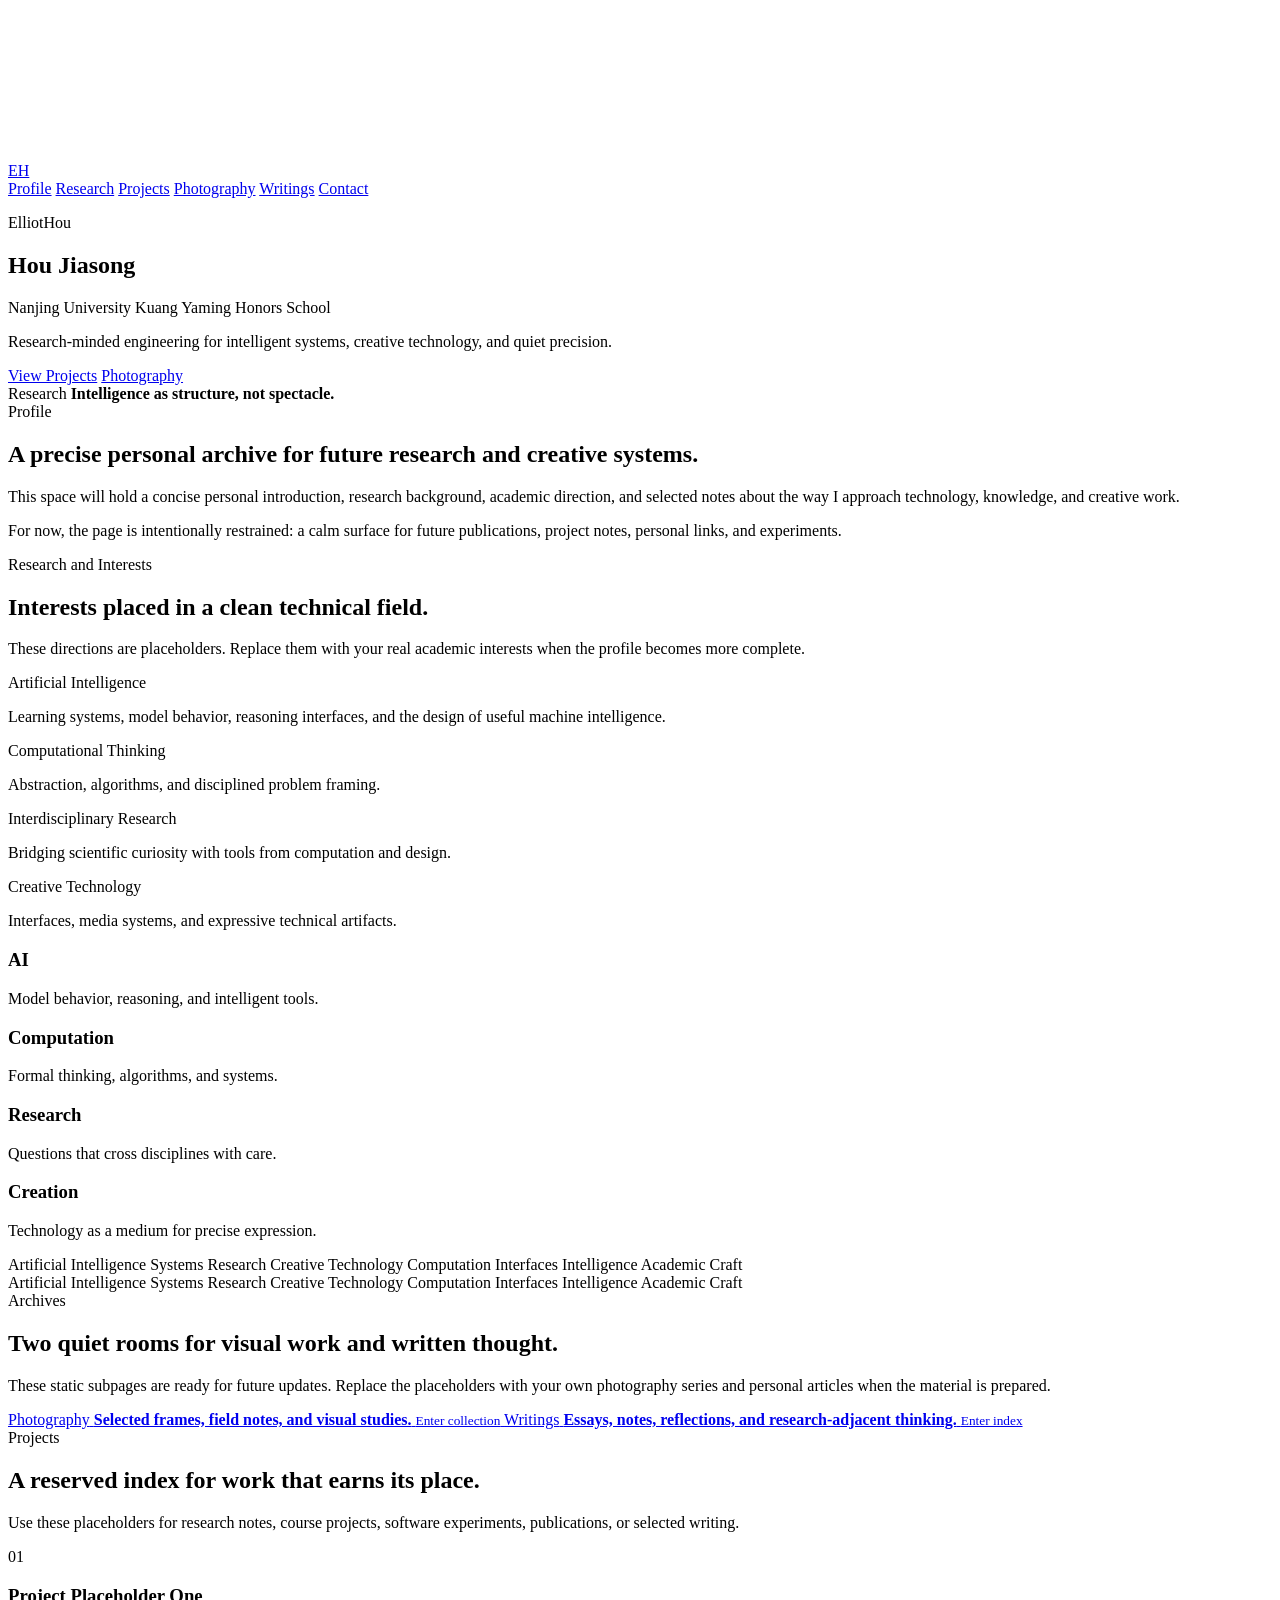
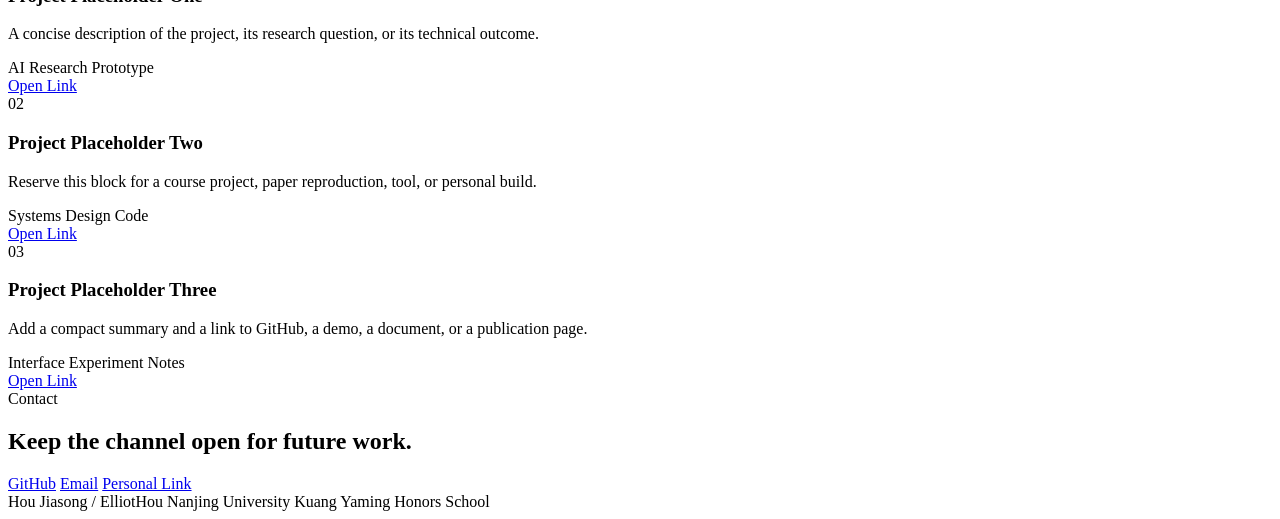
==== index.html @ 9f8b30d4 "Add files via upload" ====
<!doctype html>
<html lang="en">
  <head>
    <meta charset="utf-8">
    <meta name="viewport" content="width=device-width, initial-scale=1">
    <meta name="description" content="Hou Jiasong / ElliotHou personal homepage.">
    <title>Hou Jiasong / ElliotHou</title>

    <link rel="stylesheet" href="assets/css/style.css">
  </head>
  <body>
    <canvas id="field-canvas" aria-hidden="true"></canvas>

    <div class="page-shell">
      <nav class="site-nav" aria-label="Primary navigation">
        <a class="nav-mark" href="#top" aria-label="Hou Jiasong home">
          <span>EH</span>
        </a>
        <div class="nav-links">
          <a href="#profile">Profile</a>
          <a href="#research">Research</a>
          <a href="#projects">Projects</a>
          <a href="photography/index.html">Photography</a>
          <a href="writings/index.html">Writings</a>
          <a href="#contact">Contact</a>
        </div>
      </nav>

      <main id="top" class="site-main">
        <section class="hero-section" aria-labelledby="hero-title">
          <div class="hero-copy">
            <!-- Edit personal information here. -->
            <p class="eyebrow">ElliotHou</p>
            <h1 id="hero-title">Hou Jiasong</h1>
            <p class="hero-school">Nanjing University Kuang Yaming Honors School</p>
            <p class="hero-line">Research-minded engineering for intelligent systems, creative technology, and quiet precision.</p>
            <div class="hero-actions" aria-label="Primary actions">
              <a class="button button-primary" href="#projects">View Projects</a>
              <a class="button button-secondary" href="photography/index.html">Photography</a>
            </div>
          </div>

          <div class="hero-media" aria-hidden="true">
            <div class="media-frame">
              <div class="media-visual"></div>
            </div>
            <div class="signal-panel">
              <span>Research</span>
              <strong>Intelligence as structure, not spectacle.</strong>
            </div>
          </div>
        </section>

        <section id="profile" class="section profile-section" aria-labelledby="profile-title">
          <div class="section-kicker">Profile</div>
          <div class="profile-grid">
            <h2 id="profile-title">
              A precise personal archive for future research
              <span class="inline-image" aria-hidden="true"></span>
              and creative systems.
            </h2>
            <div class="profile-copy">
              <!-- Replace this placeholder with your personal introduction later. -->
              <p class="reveal-text">This space will hold a concise personal introduction, research background, academic direction, and selected notes about the way I approach technology, knowledge, and creative work.</p>
              <p>For now, the page is intentionally restrained: a calm surface for future publications, project notes, personal links, and experiments.</p>
            </div>
          </div>
        </section>

        <section id="research" class="section research-section" aria-labelledby="research-title">
          <div class="section-kicker">Research and Interests</div>
          <div class="research-header">
            <h2 id="research-title">Interests placed in a clean technical field.</h2>
            <p>These directions are placeholders. Replace them with your real academic interests when the profile becomes more complete.</p>
          </div>

          <div class="interest-bento" aria-label="Current interest placeholders">
            <!-- Edit research interest placeholders here. -->
            <article class="interest-card interest-large">
              <span>Artificial Intelligence</span>
              <p>Learning systems, model behavior, reasoning interfaces, and the design of useful machine intelligence.</p>
            </article>
            <article class="interest-card">
              <span>Computational Thinking</span>
              <p>Abstraction, algorithms, and disciplined problem framing.</p>
            </article>
            <article class="interest-card image-card">
              <div class="image-visual"></div>
            </article>
            <article class="interest-card">
              <span>Interdisciplinary Research</span>
              <p>Bridging scientific curiosity with tools from computation and design.</p>
            </article>
            <article class="interest-card">
              <span>Creative Technology</span>
              <p>Interfaces, media systems, and expressive technical artifacts.</p>
            </article>
          </div>

          <div class="accordion-strip" aria-label="Expandable interest details">
            <article style="--panel-accent: rgba(83, 154, 255, 0.24)">
              <h3>AI</h3>
              <p>Model behavior, reasoning, and intelligent tools.</p>
            </article>
            <article style="--panel-accent: rgba(195, 219, 255, 0.18)">
              <h3>Computation</h3>
              <p>Formal thinking, algorithms, and systems.</p>
            </article>
            <article style="--panel-accent: rgba(123, 240, 255, 0.18)">
              <h3>Research</h3>
              <p>Questions that cross disciplines with care.</p>
            </article>
            <article style="--panel-accent: rgba(70, 102, 180, 0.28)">
              <h3>Creation</h3>
              <p>Technology as a medium for precise expression.</p>
            </article>
          </div>
        </section>

        <section class="marquee-section" aria-label="Academic and creative keywords">
          <div class="marquee-track">
            <span>Artificial Intelligence</span>
            <span>Systems</span>
            <span>Research</span>
            <span>Creative Technology</span>
            <span>Computation</span>
            <span>Interfaces</span>
            <span>Intelligence</span>
            <span>Academic Craft</span>
          </div>
          <div class="marquee-track" aria-hidden="true">
            <span>Artificial Intelligence</span>
            <span>Systems</span>
            <span>Research</span>
            <span>Creative Technology</span>
            <span>Computation</span>
            <span>Interfaces</span>
            <span>Intelligence</span>
            <span>Academic Craft</span>
          </div>
        </section>

        <section id="archives" class="section archive-section" aria-labelledby="archive-title">
          <div class="section-kicker">Archives</div>
          <div class="archive-header">
            <h2 id="archive-title">Two quiet rooms for visual work and written thought.</h2>
            <p>These static subpages are ready for future updates. Replace the placeholders with your own photography series and personal articles when the material is prepared.</p>
          </div>

          <div class="archive-grid">
            <a class="archive-tile photography-tile" href="photography/index.html">
              <span class="archive-type">Photography</span>
              <strong>Selected frames, field notes, and visual studies.</strong>
              <small>Enter collection</small>
            </a>
            <a class="archive-tile writing-tile" href="writings/index.html">
              <span class="archive-type">Writings</span>
              <strong>Essays, notes, reflections, and research-adjacent thinking.</strong>
              <small>Enter index</small>
            </a>
          </div>
        </section>

        <section id="projects" class="section projects-section" aria-labelledby="projects-title">
          <div class="pinned-layout">
            <div class="pin-copy">
              <div class="section-kicker">Projects</div>
              <h2 id="projects-title">A reserved index for work that earns its place.</h2>
              <p>Use these placeholders for research notes, course projects, software experiments, publications, or selected writing.</p>
            </div>

            <div class="project-stack">
              <!-- Edit project cards, descriptions, tags, and links here. -->
              <article class="project-card" style="--project-accent: rgba(83, 154, 255, 0.28)">
                <div class="project-image" aria-hidden="true"></div>
                <div class="project-content">
                  <span class="project-index">01</span>
                  <h3>Project Placeholder One</h3>
                  <p>A concise description of the project, its research question, or its technical outcome.</p>
                  <div class="tag-row">
                    <span>AI</span>
                    <span>Research</span>
                    <span>Prototype</span>
                  </div>
                  <a href="#" aria-label="Open Project Placeholder One">Open Link</a>
                </div>
              </article>

              <article class="project-card" style="--project-accent: rgba(195, 219, 255, 0.18)">
                <div class="project-image" aria-hidden="true"></div>
                <div class="project-content">
                  <span class="project-index">02</span>
                  <h3>Project Placeholder Two</h3>
                  <p>Reserve this block for a course project, paper reproduction, tool, or personal build.</p>
                  <div class="tag-row">
                    <span>Systems</span>
                    <span>Design</span>
                    <span>Code</span>
                  </div>
                  <a href="#" aria-label="Open Project Placeholder Two">Open Link</a>
                </div>
              </article>

              <article class="project-card" style="--project-accent: rgba(123, 240, 255, 0.18)">
                <div class="project-image" aria-hidden="true"></div>
                <div class="project-content">
                  <span class="project-index">03</span>
                  <h3>Project Placeholder Three</h3>
                  <p>Add a compact summary and a link to GitHub, a demo, a document, or a publication page.</p>
                  <div class="tag-row">
                    <span>Interface</span>
                    <span>Experiment</span>
                    <span>Notes</span>
                  </div>
                  <a href="#" aria-label="Open Project Placeholder Three">Open Link</a>
                </div>
              </article>
            </div>
          </div>
        </section>

        <section id="contact" class="section contact-section" aria-labelledby="contact-title">
          <div class="contact-panel">
            <div>
              <div class="section-kicker">Contact</div>
              <h2 id="contact-title">Keep the channel open for future work.</h2>
            </div>
            <div class="contact-links">
              <!-- Replace these placeholder links later. -->
              <a href="#" target="_blank" rel="noreferrer">GitHub</a>
              <a href="mailto:your.email@example.com">Email</a>
              <a href="#" target="_blank" rel="noreferrer">Personal Link</a>
            </div>
          </div>
        </section>
      </main>

      <footer class="site-footer">
        <span>Hou Jiasong / ElliotHou</span>
        <span>Nanjing University Kuang Yaming Honors School</span>
      </footer>
    </div>

    <script src="assets/js/script.js"></script>
  </body>
</html>
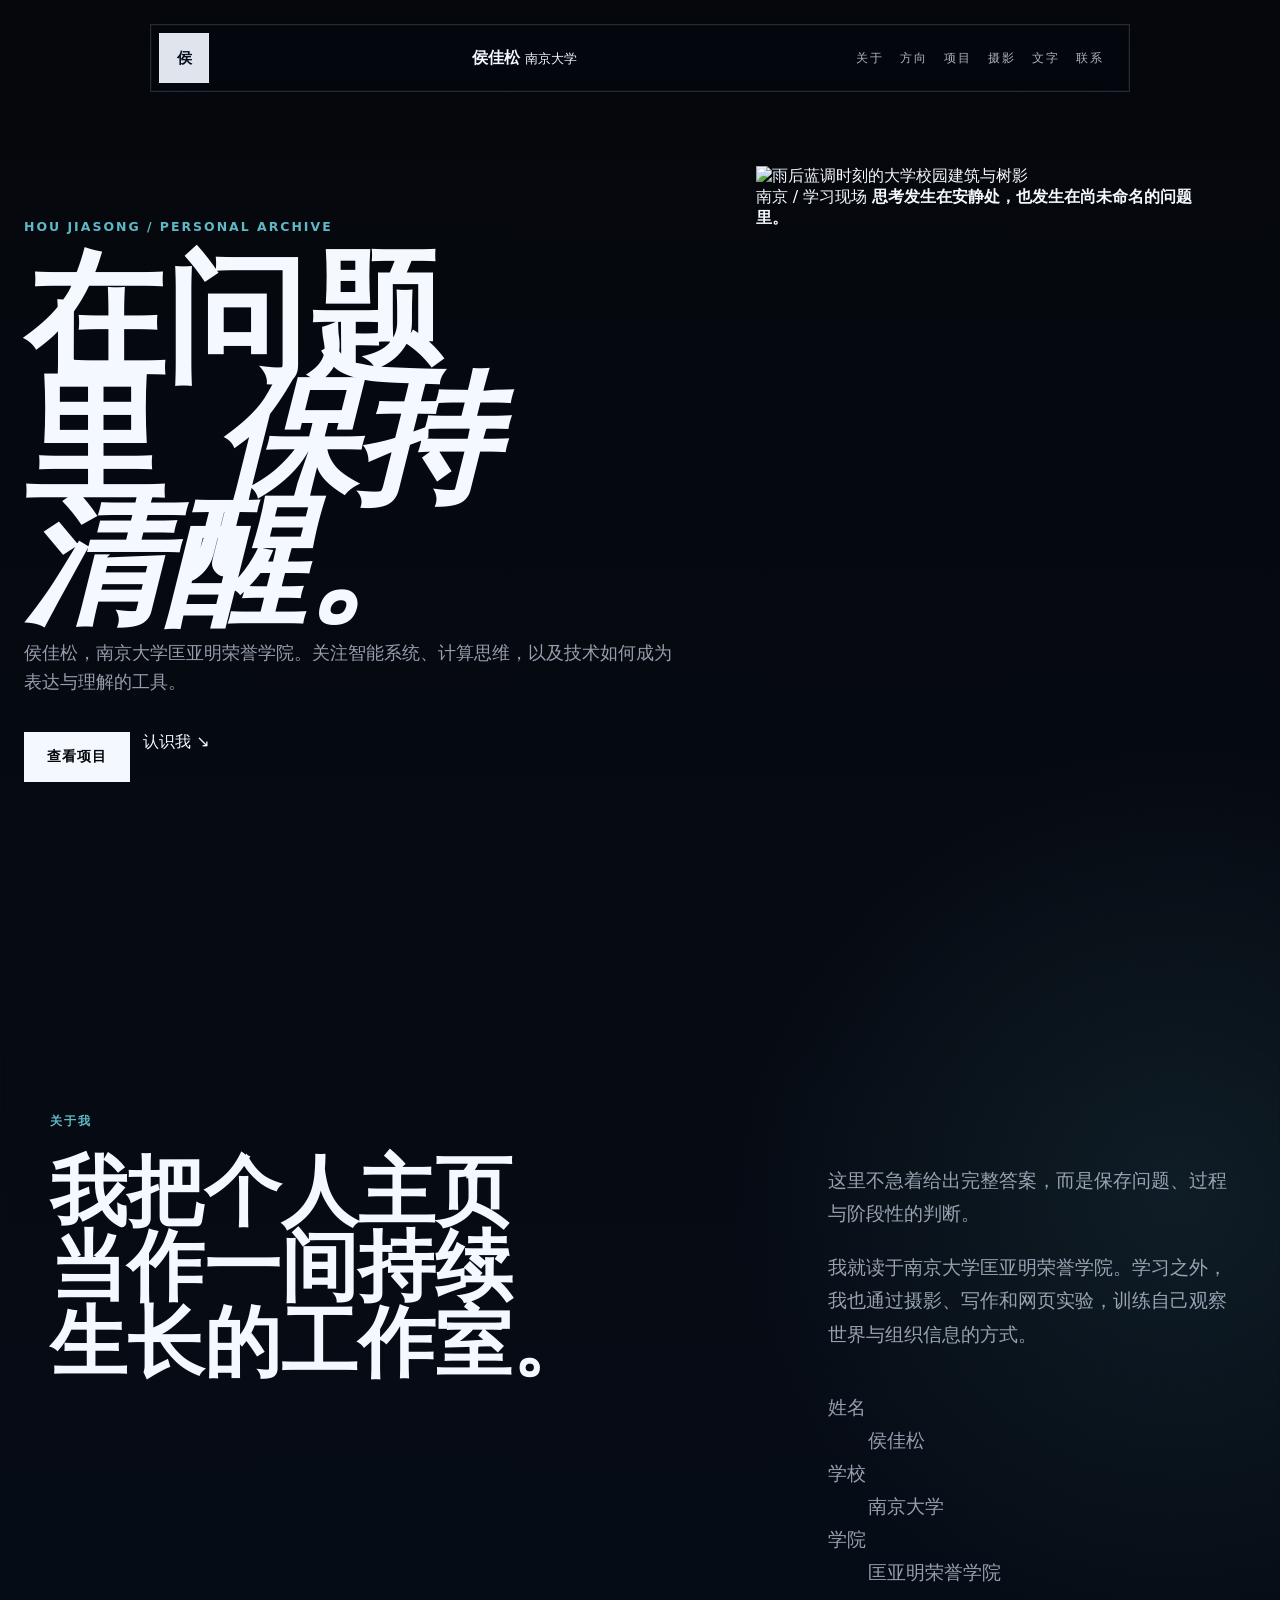
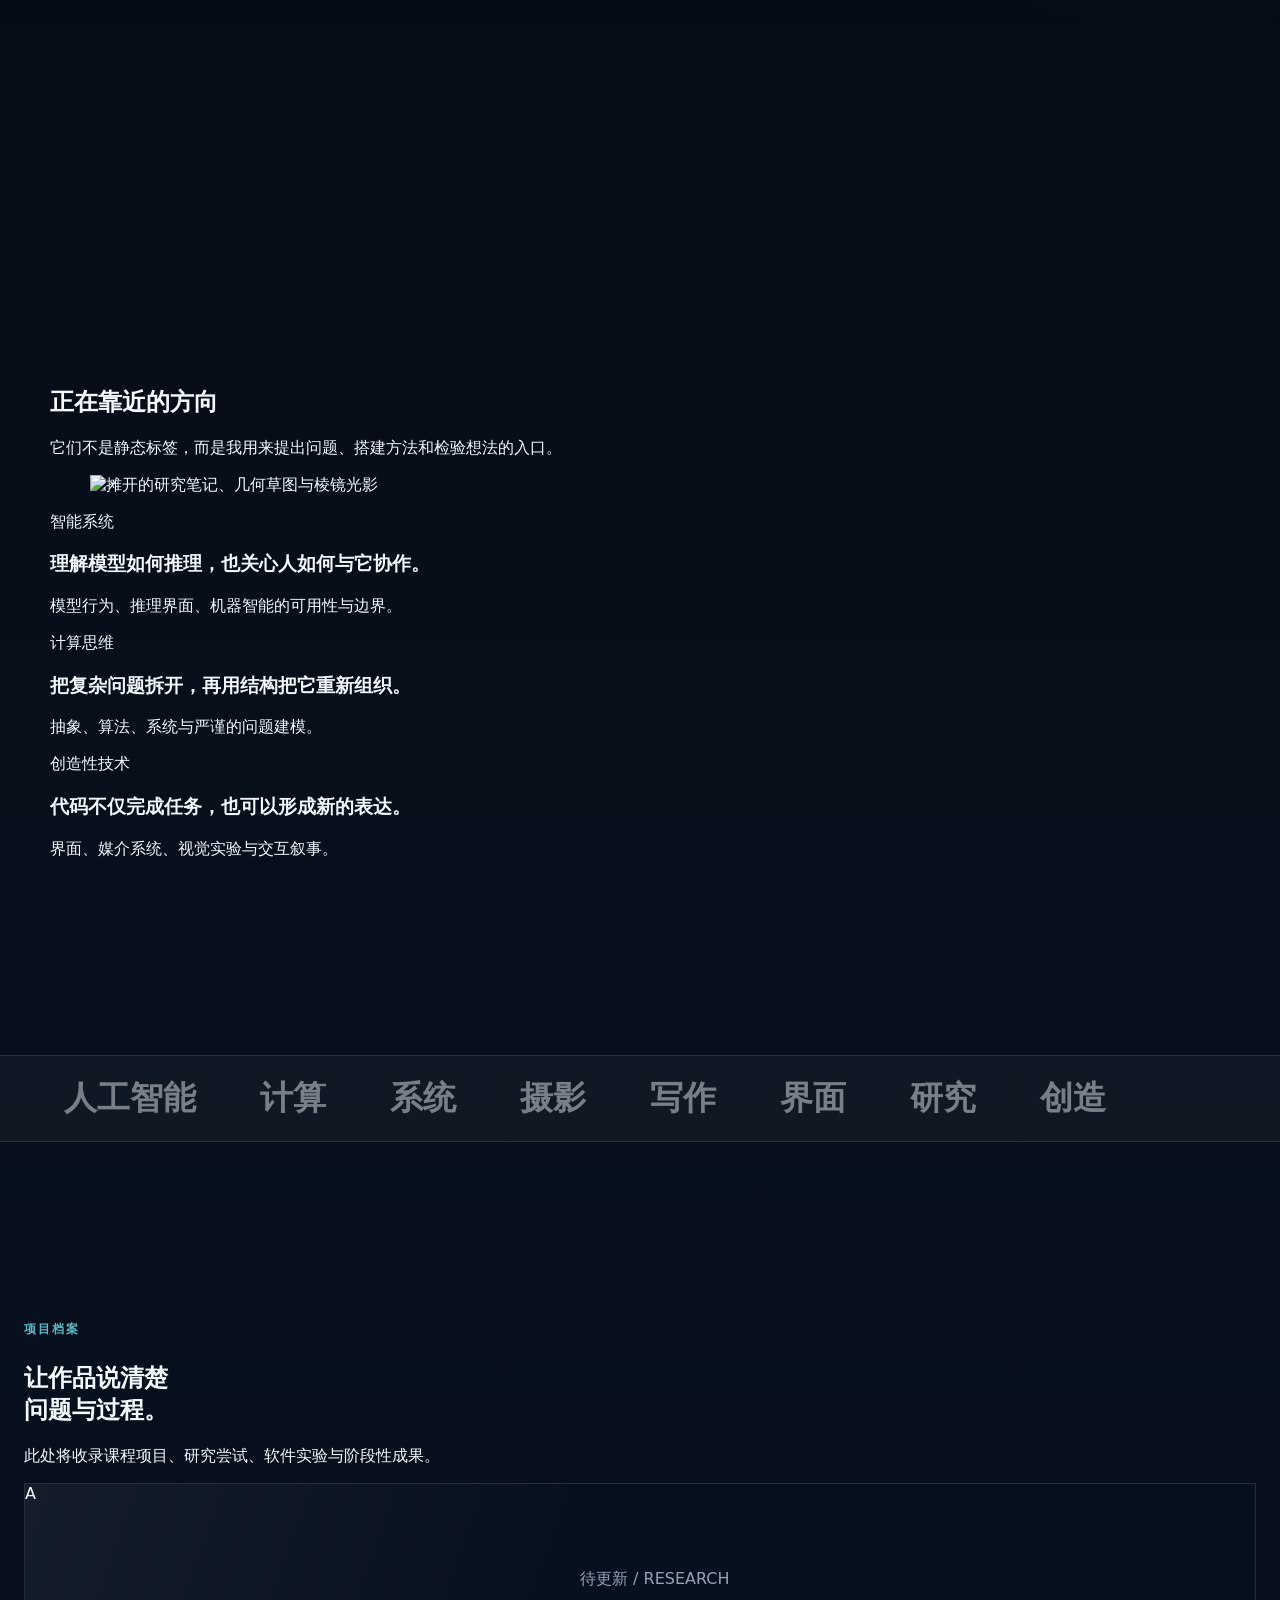
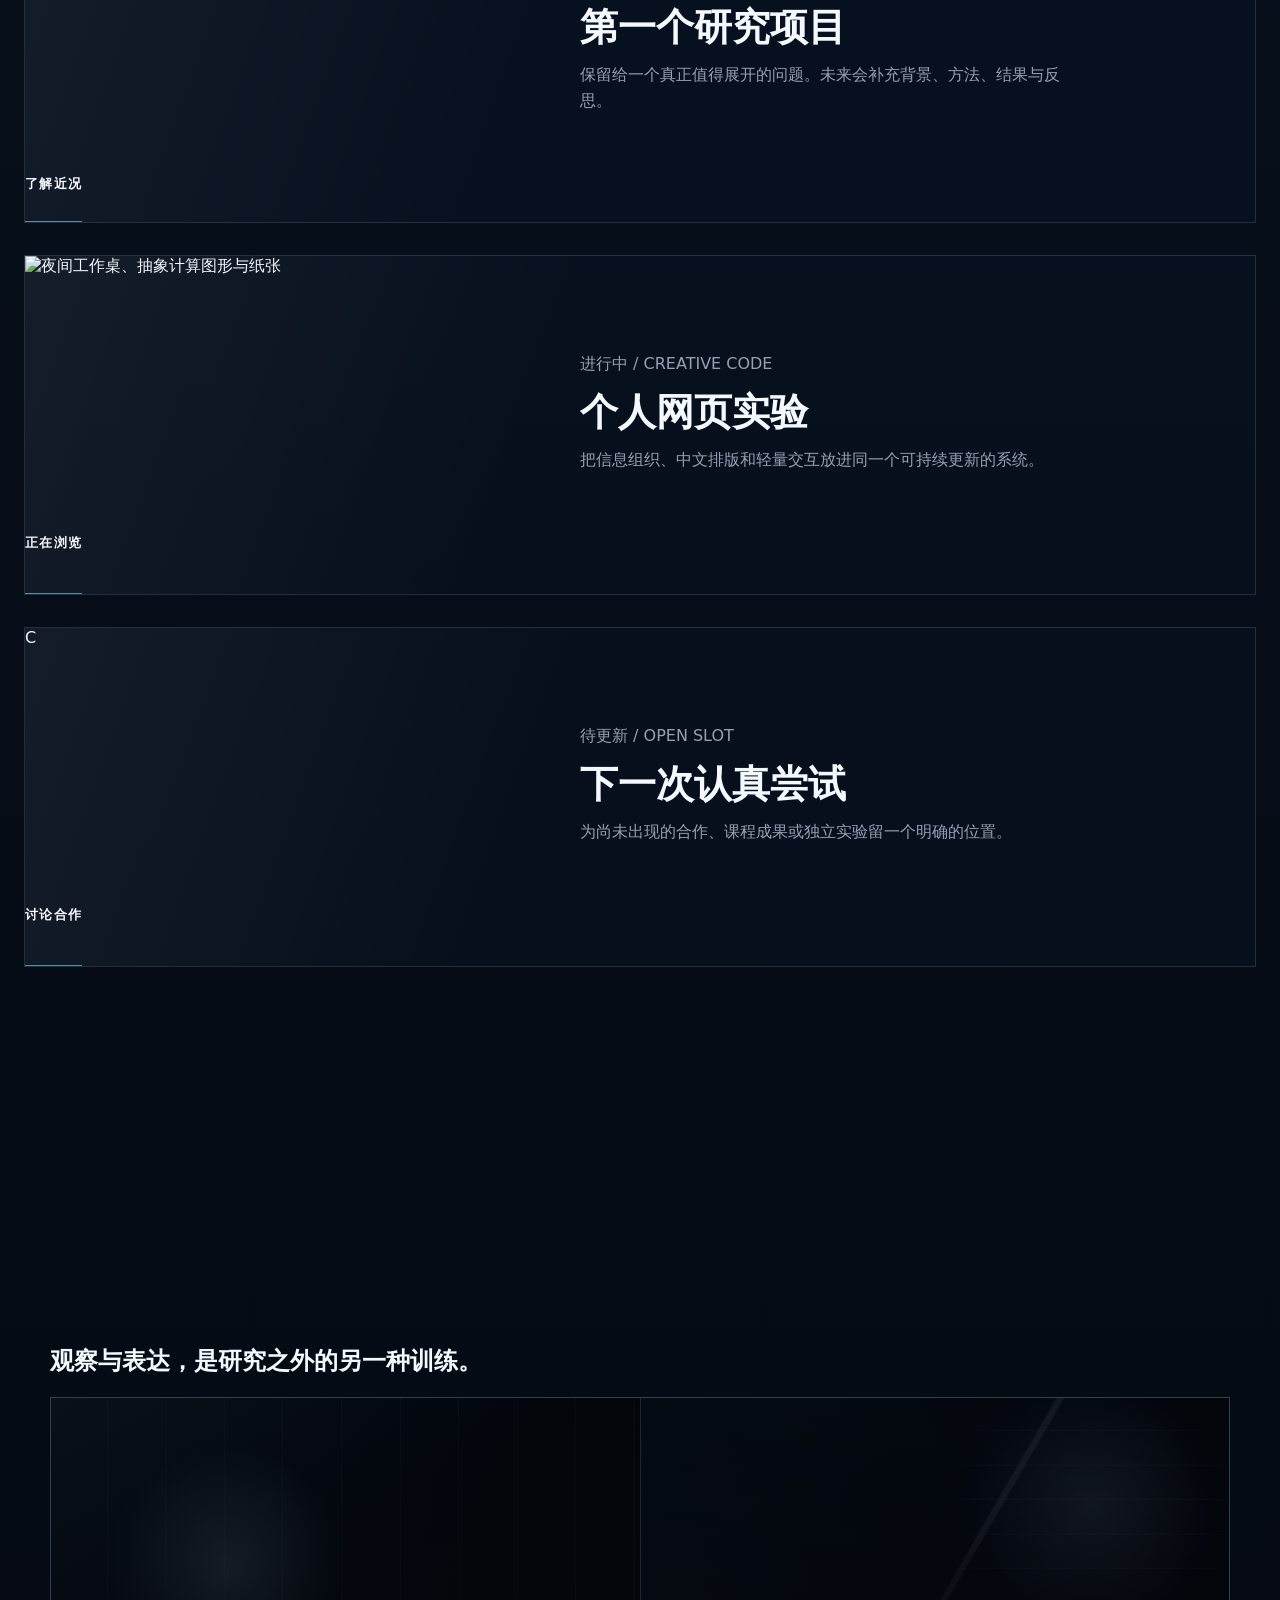
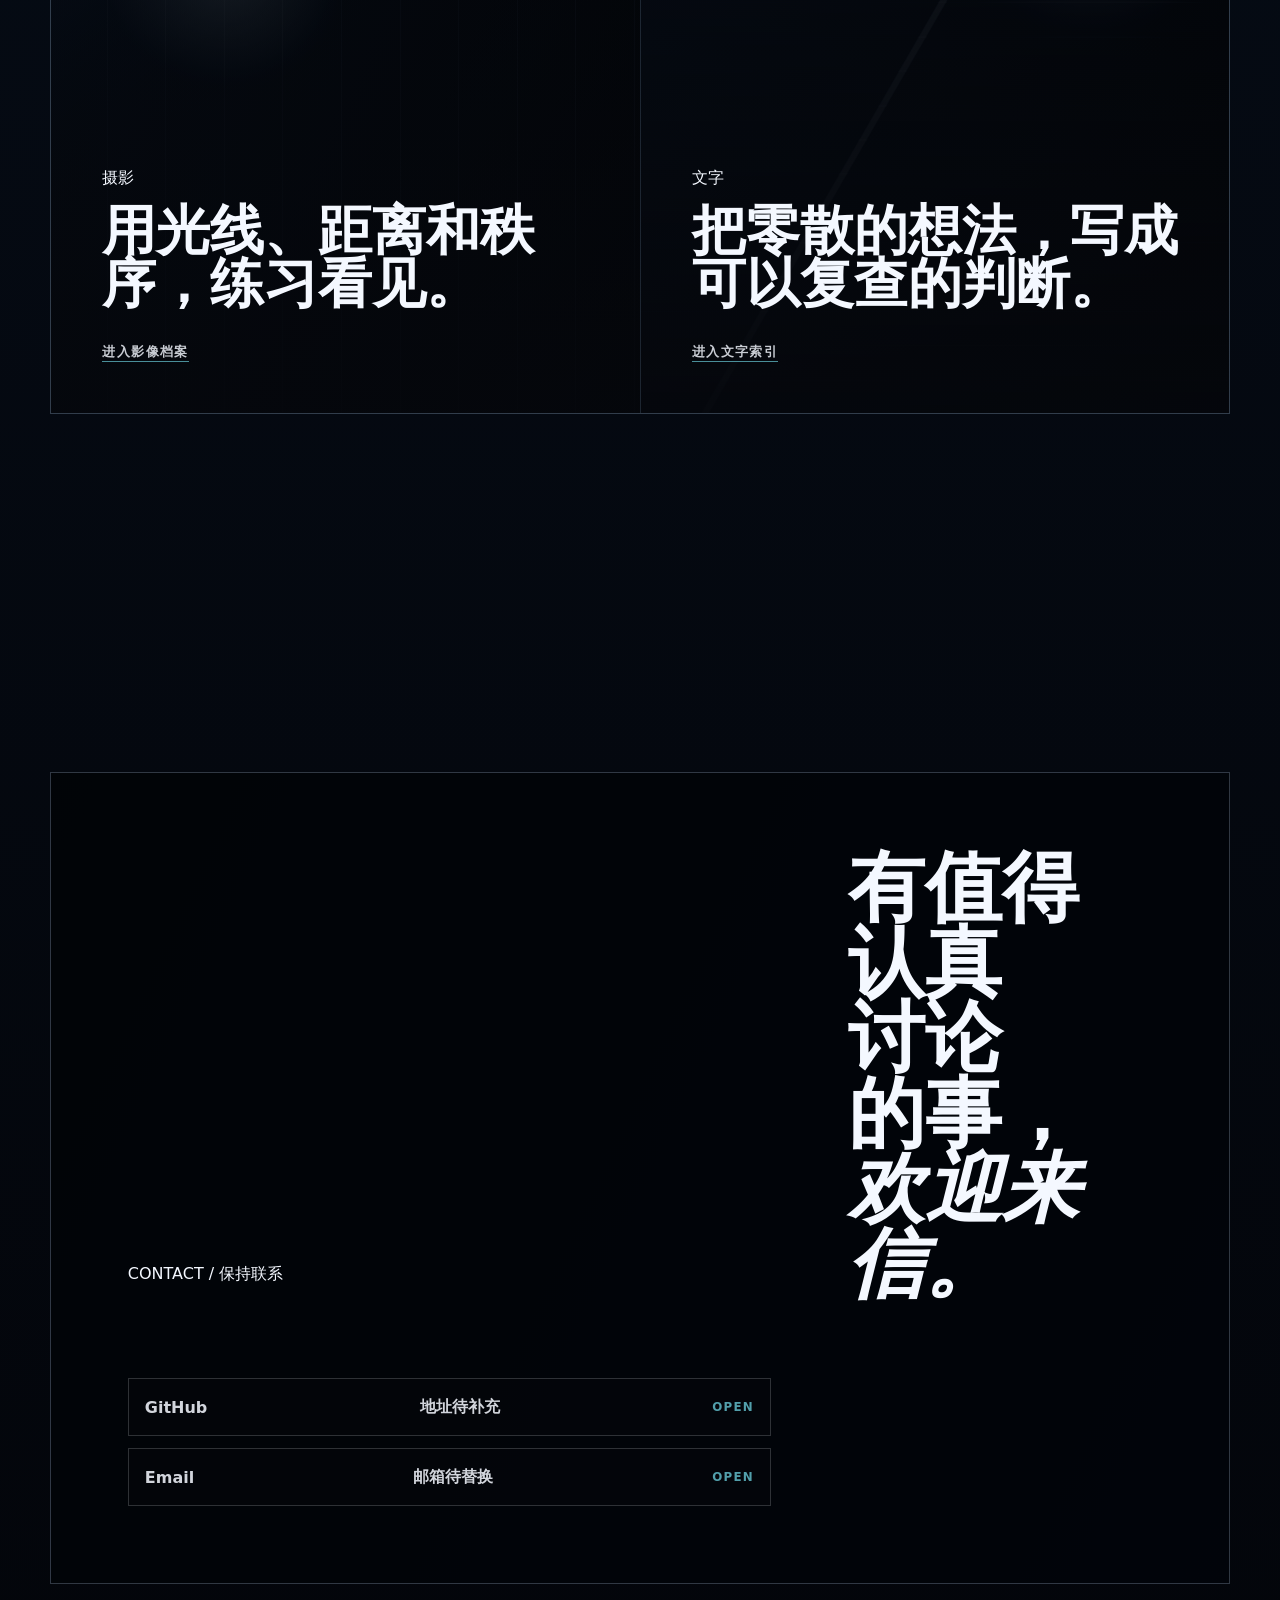
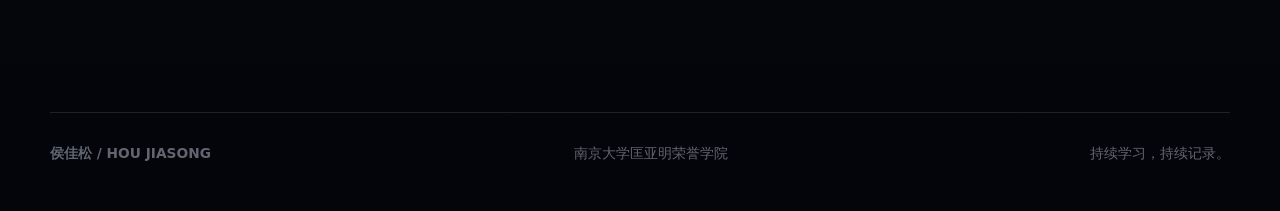
==== commit b3d78913: "change test" ====
--- a/index.html
+++ b/index.html
@@ -1,243 +1,184 @@
 <!doctype html>
-<html lang="en">
+<html lang="zh-CN">
   <head>
     <meta charset="utf-8">
     <meta name="viewport" content="width=device-width, initial-scale=1">
-    <meta name="description" content="Hou Jiasong / ElliotHou personal homepage.">
-    <title>Hou Jiasong / ElliotHou</title>
-
+    <meta name="description" content="侯佳松，南京大学匡亚明荣誉学院学生。记录研究、项目、摄影与写作。">
+    <meta name="theme-color" content="#080b11">
+    <title>侯佳松 | 研究、创造与观察</title>
     <link rel="stylesheet" href="assets/css/style.css">
   </head>
   <body>
     <canvas id="field-canvas" aria-hidden="true"></canvas>
 
     <div class="page-shell">
-      <nav class="site-nav" aria-label="Primary navigation">
-        <a class="nav-mark" href="#top" aria-label="Hou Jiasong home">
-          <span>EH</span>
+      <nav class="site-nav" aria-label="主导航">
+        <a class="nav-mark" href="#top" aria-label="回到侯佳松主页顶部">
+          <span>侯</span>
         </a>
+        <div class="nav-identity">
+          <strong>侯佳松</strong>
+          <small>南京大学</small>
+        </div>
         <div class="nav-links">
-          <a href="#profile">Profile</a>
-          <a href="#research">Research</a>
-          <a href="#projects">Projects</a>
-          <a href="photography/index.html">Photography</a>
-          <a href="writings/index.html">Writings</a>
-          <a href="#contact">Contact</a>
+          <a href="#profile">关于</a>
+          <a href="#research">方向</a>
+          <a href="#projects">项目</a>
+          <a href="photography/index.html">摄影</a>
+          <a href="writings/index.html">文字</a>
+          <a href="#contact">联系</a>
         </div>
       </nav>
 
       <main id="top" class="site-main">
         <section class="hero-section" aria-labelledby="hero-title">
-          <div class="hero-copy">
-            <!-- Edit personal information here. -->
-            <p class="eyebrow">ElliotHou</p>
-            <h1 id="hero-title">Hou Jiasong</h1>
-            <p class="hero-school">Nanjing University Kuang Yaming Honors School</p>
-            <p class="hero-line">Research-minded engineering for intelligent systems, creative technology, and quiet precision.</p>
-            <div class="hero-actions" aria-label="Primary actions">
-              <a class="button button-primary" href="#projects">View Projects</a>
-              <a class="button button-secondary" href="photography/index.html">Photography</a>
+          <div class="hero-copy reveal-group">
+            <p class="eyebrow">HOU JIASONG / PERSONAL ARCHIVE</p>
+            <h1 id="hero-title">
+              <span>在问题里</span>
+              <em>保持清醒。</em>
+            </h1>
+            <p class="hero-line">侯佳松，南京大学匡亚明荣誉学院。关注智能系统、计算思维，以及技术如何成为表达与理解的工具。</p>
+            <div class="hero-actions" aria-label="主要入口">
+              <a class="button button-primary" href="#projects">查看项目</a>
+              <a class="text-link" href="#profile">认识我 <span aria-hidden="true">↘</span></a>
             </div>
           </div>
 
-          <div class="hero-media" aria-hidden="true">
-            <div class="media-frame">
-              <div class="media-visual"></div>
-            </div>
-            <div class="signal-panel">
-              <span>Research</span>
-              <strong>Intelligence as structure, not spectacle.</strong>
-            </div>
-          </div>
+          <figure class="hero-media reveal-media">
+            <img src="assets/images/campus-blue-hour.png" alt="雨后蓝调时刻的大学校园建筑与树影">
+            <figcaption>
+              <span>南京 / 学习现场</span>
+              <strong>思考发生在安静处，也发生在尚未命名的问题里。</strong>
+            </figcaption>
+          </figure>
         </section>
 
         <section id="profile" class="section profile-section" aria-labelledby="profile-title">
-          <div class="section-kicker">Profile</div>
+          <div class="section-kicker">关于我</div>
           <div class="profile-grid">
-            <h2 id="profile-title">
-              A precise personal archive for future research
-              <span class="inline-image" aria-hidden="true"></span>
-              and creative systems.
-            </h2>
+            <h2 id="profile-title">我把个人主页当作一间持续生长的<span>工作室</span>。</h2>
             <div class="profile-copy">
-              <!-- Replace this placeholder with your personal introduction later. -->
-              <p class="reveal-text">This space will hold a concise personal introduction, research background, academic direction, and selected notes about the way I approach technology, knowledge, and creative work.</p>
-              <p>For now, the page is intentionally restrained: a calm surface for future publications, project notes, personal links, and experiments.</p>
+              <p class="lead">这里不急着给出完整答案，而是保存问题、过程与阶段性的判断。</p>
+              <p>我就读于南京大学匡亚明荣誉学院。学习之外，我也通过摄影、写作和网页实验，训练自己观察世界与组织信息的方式。</p>
+              <dl class="profile-facts">
+                <div><dt>姓名</dt><dd>侯佳松</dd></div>
+                <div><dt>学校</dt><dd>南京大学</dd></div>
+                <div><dt>学院</dt><dd>匡亚明荣誉学院</dd></div>
+              </dl>
             </div>
           </div>
         </section>
 
         <section id="research" class="section research-section" aria-labelledby="research-title">
-          <div class="section-kicker">Research and Interests</div>
-          <div class="research-header">
-            <h2 id="research-title">Interests placed in a clean technical field.</h2>
-            <p>These directions are placeholders. Replace them with your real academic interests when the profile becomes more complete.</p>
+          <div class="research-intro">
+            <h2 id="research-title">正在靠近的方向</h2>
+            <p>它们不是静态标签，而是我用来提出问题、搭建方法和检验想法的入口。</p>
           </div>
 
-          <div class="interest-bento" aria-label="Current interest placeholders">
-            <!-- Edit research interest placeholders here. -->
-            <article class="interest-card interest-large">
-              <span>Artificial Intelligence</span>
-              <p>Learning systems, model behavior, reasoning interfaces, and the design of useful machine intelligence.</p>
-            </article>
-            <article class="interest-card">
-              <span>Computational Thinking</span>
-              <p>Abstraction, algorithms, and disciplined problem framing.</p>
-            </article>
-            <article class="interest-card image-card">
-              <div class="image-visual"></div>
-            </article>
-            <article class="interest-card">
-              <span>Interdisciplinary Research</span>
-              <p>Bridging scientific curiosity with tools from computation and design.</p>
-            </article>
-            <article class="interest-card">
-              <span>Creative Technology</span>
-              <p>Interfaces, media systems, and expressive technical artifacts.</p>
-            </article>
-          </div>
-
-          <div class="accordion-strip" aria-label="Expandable interest details">
-            <article style="--panel-accent: rgba(83, 154, 255, 0.24)">
-              <h3>AI</h3>
-              <p>Model behavior, reasoning, and intelligent tools.</p>
-            </article>
-            <article style="--panel-accent: rgba(195, 219, 255, 0.18)">
-              <h3>Computation</h3>
-              <p>Formal thinking, algorithms, and systems.</p>
-            </article>
-            <article style="--panel-accent: rgba(123, 240, 255, 0.18)">
-              <h3>Research</h3>
-              <p>Questions that cross disciplines with care.</p>
-            </article>
-            <article style="--panel-accent: rgba(70, 102, 180, 0.28)">
-              <h3>Creation</h3>
-              <p>Technology as a medium for precise expression.</p>
-            </article>
-          </div>
-        </section>
-
-        <section class="marquee-section" aria-label="Academic and creative keywords">
-          <div class="marquee-track">
-            <span>Artificial Intelligence</span>
-            <span>Systems</span>
-            <span>Research</span>
-            <span>Creative Technology</span>
-            <span>Computation</span>
-            <span>Interfaces</span>
-            <span>Intelligence</span>
-            <span>Academic Craft</span>
-          </div>
-          <div class="marquee-track" aria-hidden="true">
-            <span>Artificial Intelligence</span>
-            <span>Systems</span>
-            <span>Research</span>
-            <span>Creative Technology</span>
-            <span>Computation</span>
-            <span>Interfaces</span>
-            <span>Intelligence</span>
-            <span>Academic Craft</span>
-          </div>
-        </section>
-
-        <section id="archives" class="section archive-section" aria-labelledby="archive-title">
-          <div class="section-kicker">Archives</div>
-          <div class="archive-header">
-            <h2 id="archive-title">Two quiet rooms for visual work and written thought.</h2>
-            <p>These static subpages are ready for future updates. Replace the placeholders with your own photography series and personal articles when the material is prepared.</p>
-          </div>
-
-          <div class="archive-grid">
-            <a class="archive-tile photography-tile" href="photography/index.html">
-              <span class="archive-type">Photography</span>
-              <strong>Selected frames, field notes, and visual studies.</strong>
-              <small>Enter collection</small>
-            </a>
-            <a class="archive-tile writing-tile" href="writings/index.html">
-              <span class="archive-type">Writings</span>
-              <strong>Essays, notes, reflections, and research-adjacent thinking.</strong>
-              <small>Enter index</small>
-            </a>
-          </div>
-        </section>
-
-        <section id="projects" class="section projects-section" aria-labelledby="projects-title">
-          <div class="pinned-layout">
-            <div class="pin-copy">
-              <div class="section-kicker">Projects</div>
-              <h2 id="projects-title">A reserved index for work that earns its place.</h2>
-              <p>Use these placeholders for research notes, course projects, software experiments, publications, or selected writing.</p>
-            </div>
-
-            <div class="project-stack">
-              <!-- Edit project cards, descriptions, tags, and links here. -->
-              <article class="project-card" style="--project-accent: rgba(83, 154, 255, 0.28)">
-                <div class="project-image" aria-hidden="true"></div>
-                <div class="project-content">
-                  <span class="project-index">01</span>
-                  <h3>Project Placeholder One</h3>
-                  <p>A concise description of the project, its research question, or its technical outcome.</p>
-                  <div class="tag-row">
-                    <span>AI</span>
-                    <span>Research</span>
-                    <span>Prototype</span>
-                  </div>
-                  <a href="#" aria-label="Open Project Placeholder One">Open Link</a>
-                </div>
+          <div class="interest-layout">
+            <figure class="research-image">
+              <img src="assets/images/research-desk.png" alt="摊开的研究笔记、几何草图与棱镜光影">
+            </figure>
+            <div class="interest-list">
+              <article>
+                <span>智能系统</span>
+                <h3>理解模型如何推理，也关心人如何与它协作。</h3>
+                <p>模型行为、推理界面、机器智能的可用性与边界。</p>
               </article>
-
-              <article class="project-card" style="--project-accent: rgba(195, 219, 255, 0.18)">
-                <div class="project-image" aria-hidden="true"></div>
-                <div class="project-content">
-                  <span class="project-index">02</span>
-                  <h3>Project Placeholder Two</h3>
-                  <p>Reserve this block for a course project, paper reproduction, tool, or personal build.</p>
-                  <div class="tag-row">
-                    <span>Systems</span>
-                    <span>Design</span>
-                    <span>Code</span>
-                  </div>
-                  <a href="#" aria-label="Open Project Placeholder Two">Open Link</a>
-                </div>
+              <article>
+                <span>计算思维</span>
+                <h3>把复杂问题拆开，再用结构把它重新组织。</h3>
+                <p>抽象、算法、系统与严谨的问题建模。</p>
               </article>
-
-              <article class="project-card" style="--project-accent: rgba(123, 240, 255, 0.18)">
-                <div class="project-image" aria-hidden="true"></div>
-                <div class="project-content">
-                  <span class="project-index">03</span>
-                  <h3>Project Placeholder Three</h3>
-                  <p>Add a compact summary and a link to GitHub, a demo, a document, or a publication page.</p>
-                  <div class="tag-row">
-                    <span>Interface</span>
-                    <span>Experiment</span>
-                    <span>Notes</span>
-                  </div>
-                  <a href="#" aria-label="Open Project Placeholder Three">Open Link</a>
-                </div>
+              <article>
+                <span>创造性技术</span>
+                <h3>代码不仅完成任务，也可以形成新的表达。</h3>
+                <p>界面、媒介系统、视觉实验与交互叙事。</p>
               </article>
             </div>
           </div>
         </section>
 
+        <section class="marquee-section" aria-label="关注关键词">
+          <div class="marquee-track">
+            <span>人工智能</span><span>计算</span><span>系统</span><span>摄影</span><span>写作</span><span>界面</span><span>研究</span><span>创造</span>
+          </div>
+          <div class="marquee-track" aria-hidden="true">
+            <span>人工智能</span><span>计算</span><span>系统</span><span>摄影</span><span>写作</span><span>界面</span><span>研究</span><span>创造</span>
+          </div>
+        </section>
+
+        <section id="projects" class="section projects-section" aria-labelledby="projects-title">
+          <div class="projects-heading">
+            <div class="section-kicker">项目档案</div>
+            <h2 id="projects-title">让作品说清楚<br>问题与过程。</h2>
+            <p>此处将收录课程项目、研究尝试、软件实验与阶段性成果。</p>
+          </div>
+
+          <div class="project-stack">
+            <article class="project-card">
+              <div class="project-number">A</div>
+              <div class="project-content">
+                <p class="project-state">待更新 / RESEARCH</p>
+                <h3>第一个研究项目</h3>
+                <p>保留给一个真正值得展开的问题。未来会补充背景、方法、结果与反思。</p>
+              </div>
+              <a href="#contact" aria-label="联系侯佳松了解第一个研究项目">了解近况</a>
+            </article>
+            <article class="project-card project-card-image">
+              <img src="assets/images/night-study.png" alt="夜间工作桌、抽象计算图形与纸张">
+              <div class="project-content">
+                <p class="project-state">进行中 / CREATIVE CODE</p>
+                <h3>个人网页实验</h3>
+                <p>把信息组织、中文排版和轻量交互放进同一个可持续更新的系统。</p>
+              </div>
+              <a href="#top" aria-label="回到页面顶部查看个人网页实验">正在浏览</a>
+            </article>
+            <article class="project-card">
+              <div class="project-number">C</div>
+              <div class="project-content">
+                <p class="project-state">待更新 / OPEN SLOT</p>
+                <h3>下一次认真尝试</h3>
+                <p>为尚未出现的合作、课程成果或独立实验留一个明确的位置。</p>
+              </div>
+              <a href="#contact" aria-label="联系侯佳松讨论合作">讨论合作</a>
+            </article>
+          </div>
+        </section>
+
+        <section id="archives" class="section archive-section" aria-labelledby="archive-title">
+          <h2 id="archive-title">观察与表达，<span>是研究之外的另一种训练。</span></h2>
+          <div class="archive-grid">
+            <a class="archive-tile photography-tile" href="photography/index.html">
+              <span>摄影</span>
+              <strong>用光线、距离和秩序，练习看见。</strong>
+              <small>进入影像档案</small>
+            </a>
+            <a class="archive-tile writing-tile" href="writings/index.html">
+              <span>文字</span>
+              <strong>把零散的想法，写成可以复查的判断。</strong>
+              <small>进入文字索引</small>
+            </a>
+          </div>
+        </section>
+
         <section id="contact" class="section contact-section" aria-labelledby="contact-title">
           <div class="contact-panel">
-            <div>
-              <div class="section-kicker">Contact</div>
-              <h2 id="contact-title">Keep the channel open for future work.</h2>
-            </div>
+            <p>CONTACT / 保持联系</p>
+            <h2 id="contact-title">有值得认真讨论的事，<br><em>欢迎来信。</em></h2>
             <div class="contact-links">
-              <!-- Replace these placeholder links later. -->
-              <a href="#" target="_blank" rel="noreferrer">GitHub</a>
-              <a href="mailto:your.email@example.com">Email</a>
-              <a href="#" target="_blank" rel="noreferrer">Personal Link</a>
+              <a href="#" aria-label="GitHub 地址待补充">GitHub <span>地址待补充</span></a>
+              <a href="mailto:your.email@example.com">Email <span>邮箱待替换</span></a>
             </div>
           </div>
         </section>
       </main>
 
       <footer class="site-footer">
-        <span>Hou Jiasong / ElliotHou</span>
-        <span>Nanjing University Kuang Yaming Honors School</span>
+        <strong>侯佳松 / HOU JIASONG</strong>
+        <span>南京大学匡亚明荣誉学院</span>
+        <span>持续学习，持续记录。</span>
       </footer>
     </div>
 
--- a/assets/css/style.css
+++ b/assets/css/style.css
@@ -0,0 +1,1290 @@
+:root {
+  --ink: #05070c;
+  --ink-soft: #090e18;
+  --blue-black: #07111f;
+  --line: rgba(195, 219, 255, 0.13);
+  --line-strong: rgba(195, 219, 255, 0.24);
+  --text: #f4f8ff;
+  --muted: rgba(226, 236, 255, 0.66);
+  --faint: rgba(226, 236, 255, 0.42);
+  --silver: #cbd5e1;
+  --blue: #7db7ff;
+  --cyan: #7bf0ff;
+  --max: 1180px;
+  --nav-height: 68px;
+}
+
+* {
+  box-sizing: border-box;
+}
+
+html {
+  scroll-behavior: smooth;
+  background: var(--ink);
+}
+
+body {
+  min-height: 100vh;
+  margin: 0;
+  overflow-x: hidden;
+  color: var(--text);
+  font-family: "Avenir Next", "Helvetica Neue", system-ui, -apple-system, BlinkMacSystemFont, "Segoe UI", sans-serif;
+  background:
+    radial-gradient(circle at 20% -10%, rgba(39, 119, 214, 0.22), transparent 34rem),
+    radial-gradient(circle at 92% 18%, rgba(123, 240, 255, 0.08), transparent 28rem),
+    linear-gradient(180deg, #05070c 0%, #07101d 42%, #03050a 100%);
+  letter-spacing: 0;
+}
+
+body::before {
+  position: fixed;
+  inset: 0;
+  z-index: -3;
+  pointer-events: none;
+  content: "";
+  background:
+    linear-gradient(rgba(165, 205, 255, 0.035) 1px, transparent 1px),
+    linear-gradient(90deg, rgba(165, 205, 255, 0.035) 1px, transparent 1px);
+  background-size: 56px 56px;
+  mask-image: linear-gradient(to bottom, rgba(0, 0, 0, 0.85), rgba(0, 0, 0, 0.15) 76%, transparent);
+}
+
+body::after {
+  position: fixed;
+  inset: 0;
+  z-index: -2;
+  pointer-events: none;
+  content: "";
+  opacity: 0.12;
+  background-image: url("data:image/svg+xml,%3Csvg viewBox='0 0 220 220'%3E%3Cfilter id='n'%3E%3CfeTurbulence type='fractalNoise' baseFrequency='.78' numOctaves='3' stitchTiles='stitch'/%3E%3C/filter%3E%3Crect width='220' height='220' filter='url(%23n)' opacity='.65'/%3E%3C/svg%3E");
+  mix-blend-mode: screen;
+}
+
+a {
+  color: inherit;
+  text-decoration: none;
+}
+
+img {
+  display: block;
+  max-width: 100%;
+}
+
+button,
+a {
+  -webkit-tap-highlight-color: transparent;
+}
+
+#field-canvas {
+  position: fixed;
+  inset: 0;
+  z-index: -1;
+  width: 100%;
+  height: 100%;
+  opacity: 0.72;
+  pointer-events: none;
+}
+
+.page-shell {
+  width: 100%;
+  max-width: 100%;
+  overflow-x: hidden;
+}
+
+.site-main {
+  width: 100%;
+  max-width: 100%;
+  overflow-x: hidden;
+}
+
+.site-nav {
+  position: fixed;
+  top: 24px;
+  left: 50%;
+  z-index: 50;
+  display: flex;
+  align-items: center;
+  justify-content: space-between;
+  width: min(calc(100% - 40px), 980px);
+  height: var(--nav-height);
+  padding: 8px 10px 8px 8px;
+  border: 1px solid rgba(214, 231, 255, 0.16);
+  background: rgba(4, 8, 15, 0.72);
+  backdrop-filter: blur(22px);
+  transform: translateX(-50%);
+  box-shadow: 0 0 0 1px rgba(125, 183, 255, 0.05) inset;
+}
+
+.nav-mark {
+  display: grid;
+  width: 50px;
+  height: 50px;
+  place-items: center;
+  border: 1px solid rgba(244, 248, 255, 0.2);
+  background: rgba(244, 248, 255, 0.92);
+  color: #07111f;
+  font-weight: 800;
+  font-size: 0.95rem;
+}
+
+.nav-links {
+  display: flex;
+  align-items: center;
+  gap: clamp(0.55rem, 1.35vw, 1.45rem);
+  padding: 0 1rem;
+}
+
+.nav-links a {
+  color: rgba(244, 248, 255, 0.72);
+  font-size: 0.78rem;
+  font-weight: 500;
+  text-transform: uppercase;
+  letter-spacing: 0.11em;
+  transition: color 200ms ease, transform 200ms ease;
+}
+
+.nav-links a:hover {
+  color: var(--text);
+  transform: translateY(-1px);
+}
+
+.hero-section {
+  position: relative;
+  display: grid;
+  grid-template-columns: minmax(0, 1.05fr) minmax(320px, 0.82fr);
+  align-items: end;
+  min-height: 100svh;
+  width: min(calc(100% - 48px), 1460px);
+  margin: 0 auto;
+  padding: 150px 0 72px;
+}
+
+.hero-section::before {
+  position: absolute;
+  inset: 16% -18% 8%;
+  z-index: -1;
+  content: "";
+  background:
+    linear-gradient(115deg, transparent 0 38%, rgba(125, 183, 255, 0.16) 38.15%, transparent 38.55% 100%),
+    linear-gradient(90deg, rgba(255, 255, 255, 0.045), transparent 52%);
+  opacity: 0.75;
+}
+
+.hero-copy {
+  position: relative;
+  z-index: 2;
+  width: min(100%, 1120px);
+  max-width: 1120px;
+  padding-bottom: clamp(0rem, 8vw, 5rem);
+}
+
+.eyebrow,
+.section-kicker {
+  margin: 0 0 1.5rem;
+  color: rgba(123, 240, 255, 0.76);
+  font-size: 0.78rem;
+  font-weight: 600;
+  text-transform: uppercase;
+  letter-spacing: 0.16em;
+}
+
+.hero-copy h1 {
+  max-width: 1120px;
+  margin: 0;
+  color: var(--text);
+  font-size: clamp(4.2rem, 11vw, 10.5rem);
+  font-weight: 800;
+  line-height: 0.86;
+  letter-spacing: 0;
+  text-wrap: balance;
+}
+
+.hero-school {
+  max-width: 740px;
+  margin: 2rem 0 0;
+  color: rgba(244, 248, 255, 0.86);
+  font-size: clamp(1.08rem, 2vw, 1.55rem);
+  font-weight: 500;
+  line-height: 1.36;
+}
+
+.hero-line {
+  max-width: 650px;
+  margin: 1rem 0 0;
+  color: var(--muted);
+  font-size: clamp(1rem, 1.4vw, 1.2rem);
+  line-height: 1.65;
+}
+
+.hero-actions {
+  display: flex;
+  flex-wrap: wrap;
+  gap: 0.85rem;
+  margin-top: 2.2rem;
+}
+
+.button {
+  display: inline-flex;
+  align-items: center;
+  justify-content: center;
+  min-height: 50px;
+  padding: 0 1.35rem;
+  border: 1px solid rgba(244, 248, 255, 0.22);
+  font-size: 0.86rem;
+  font-weight: 700;
+  text-transform: uppercase;
+  letter-spacing: 0.08em;
+  transition: transform 220ms ease, border-color 220ms ease, background 220ms ease;
+}
+
+.button:hover {
+  transform: translateY(-2px);
+}
+
+.button-primary {
+  background: #f4f8ff;
+  color: #05070c;
+}
+
+.button-secondary {
+  background: rgba(8, 16, 28, 0.72);
+  color: #f4f8ff;
+}
+
+.button-secondary:hover {
+  border-color: rgba(123, 240, 255, 0.55);
+}
+
+.hero-media {
+  position: relative;
+  min-height: 680px;
+}
+
+.media-frame {
+  position: absolute;
+  right: 0;
+  bottom: 0;
+  width: min(42vw, 540px);
+  min-width: 360px;
+  aspect-ratio: 0.78;
+  overflow: hidden;
+  border: 1px solid rgba(214, 231, 255, 0.16);
+  background: var(--blue-black);
+  clip-path: polygon(11% 0, 100% 0, 100% 90%, 88% 100%, 0 100%, 0 10%);
+}
+
+.media-frame::after {
+  position: absolute;
+  inset: 0;
+  content: "";
+  background:
+    linear-gradient(180deg, rgba(5, 7, 12, 0.05), rgba(5, 7, 12, 0.72)),
+    linear-gradient(90deg, rgba(5, 7, 12, 0.28), transparent);
+}
+
+.media-visual {
+  width: 100%;
+  height: 100%;
+  background:
+    radial-gradient(circle at 70% 16%, rgba(123, 240, 255, 0.32), transparent 18%),
+    radial-gradient(circle at 22% 76%, rgba(83, 154, 255, 0.28), transparent 25%),
+    linear-gradient(135deg, transparent 0 31%, rgba(244, 248, 255, 0.11) 31.2% 31.8%, transparent 32% 100%),
+    repeating-linear-gradient(90deg, rgba(244, 248, 255, 0.06) 0 1px, transparent 1px 42px),
+    linear-gradient(145deg, #101c2f, #04070d 68%);
+  filter: contrast(1.18) saturate(0.78) brightness(0.82);
+  transform: scale(1.04);
+  transition: transform 900ms ease;
+}
+
+.media-frame:hover .media-visual {
+  transform: scale(1.08);
+}
+
+.signal-panel {
+  position: absolute;
+  right: min(8vw, 92px);
+  bottom: 66px;
+  width: min(82%, 340px);
+  padding: 1.25rem;
+  border: 1px solid rgba(244, 248, 255, 0.16);
+  background: rgba(4, 8, 15, 0.72);
+  backdrop-filter: blur(24px);
+}
+
+.signal-panel span {
+  display: block;
+  margin-bottom: 0.65rem;
+  color: var(--blue);
+  font-size: 0.75rem;
+  text-transform: uppercase;
+  letter-spacing: 0.14em;
+}
+
+.signal-panel strong {
+  display: block;
+  color: rgba(244, 248, 255, 0.86);
+  font-size: 1.2rem;
+  font-weight: 500;
+  line-height: 1.26;
+}
+
+.section {
+  width: min(calc(100% - 48px), var(--max));
+  margin: 0 auto;
+  padding: clamp(7rem, 14vw, 13rem) 0;
+}
+
+.profile-grid {
+  display: grid;
+  grid-template-columns: minmax(0, 1.08fr) minmax(280px, 0.62fr);
+  gap: clamp(2rem, 6vw, 5.5rem);
+  align-items: start;
+}
+
+.profile-grid h2,
+.research-header h2,
+.archive-header h2,
+.pin-copy h2,
+.contact-panel h2,
+.subpage-copy h1 {
+  margin: 0;
+  color: var(--text);
+  font-size: clamp(2.6rem, 6vw, 5.95rem);
+  font-weight: 700;
+  line-height: 0.98;
+  letter-spacing: 0;
+  text-wrap: balance;
+}
+
+.inline-image {
+  display: inline-block;
+  width: clamp(4.2rem, 9vw, 8.5rem);
+  height: clamp(2.1rem, 4.2vw, 4rem);
+  margin: 0 0.25rem;
+  vertical-align: middle;
+  border: 1px solid rgba(214, 231, 255, 0.2);
+  border-radius: 999px;
+  background:
+    radial-gradient(circle at 24% 38%, rgba(123, 240, 255, 0.5), transparent 18%),
+    linear-gradient(120deg, rgba(244, 248, 255, 0.12), transparent 30% 70%, rgba(125, 183, 255, 0.18)),
+    #081423;
+  filter: contrast(1.18) saturate(0.72);
+}
+
+.profile-copy {
+  display: grid;
+  gap: 1.35rem;
+  padding-top: 0.6rem;
+  color: var(--muted);
+  font-size: clamp(1.06rem, 1.45vw, 1.25rem);
+  line-height: 1.78;
+}
+
+.profile-copy p {
+  margin: 0;
+}
+
+.reveal-text span {
+  opacity: 0.16;
+}
+
+.research-header {
+  display: grid;
+  grid-template-columns: minmax(0, 0.95fr) minmax(280px, 0.48fr);
+  gap: clamp(2rem, 6vw, 5.5rem);
+  margin-bottom: clamp(2.5rem, 6vw, 5rem);
+}
+
+.research-header p {
+  margin: 0.55rem 0 0;
+  color: var(--muted);
+  font-size: 1.12rem;
+  line-height: 1.72;
+}
+
+.interest-bento {
+  display: grid;
+  grid-auto-flow: dense;
+  grid-template-columns: repeat(12, minmax(0, 1fr));
+  grid-auto-rows: minmax(190px, auto);
+  gap: 1px;
+  overflow: hidden;
+  border: 1px solid var(--line);
+  background: var(--line);
+}
+
+.interest-card {
+  position: relative;
+  display: flex;
+  min-height: 210px;
+  flex-direction: column;
+  justify-content: flex-end;
+  grid-column: span 3;
+  padding: clamp(1.35rem, 3vw, 2.2rem);
+  overflow: hidden;
+  background:
+    linear-gradient(145deg, rgba(12, 25, 44, 0.9), rgba(5, 8, 14, 0.95)),
+    var(--ink-soft);
+}
+
+.interest-large {
+  grid-column: span 6;
+  grid-row: span 2;
+  min-height: 421px;
+  background:
+    linear-gradient(135deg, rgba(4, 8, 15, 0.75), rgba(8, 19, 33, 0.98)),
+    radial-gradient(circle at 24% 28%, rgba(123, 240, 255, 0.18), transparent 22%),
+    repeating-linear-gradient(135deg, rgba(244, 248, 255, 0.05) 0 1px, transparent 1px 18px),
+    #081423;
+}
+
+.interest-card::before {
+  position: absolute;
+  inset: 0;
+  content: "";
+  background: linear-gradient(180deg, transparent, rgba(5, 7, 12, 0.72));
+  opacity: 0.82;
+}
+
+.interest-card span,
+.interest-card p {
+  position: relative;
+  z-index: 1;
+}
+
+.interest-card span {
+  color: var(--text);
+  font-size: clamp(1.25rem, 2vw, 2.05rem);
+  font-weight: 650;
+  line-height: 1.04;
+}
+
+.interest-card p {
+  max-width: 560px;
+  margin: 1rem 0 0;
+  color: var(--muted);
+  font-size: 0.98rem;
+  line-height: 1.62;
+}
+
+.image-card {
+  padding: 0;
+}
+
+.image-visual {
+  width: 100%;
+  height: 100%;
+  background:
+    radial-gradient(circle at 68% 22%, rgba(123, 240, 255, 0.26), transparent 18%),
+    linear-gradient(135deg, transparent 0 44%, rgba(244, 248, 255, 0.12) 44.2% 44.8%, transparent 45%),
+    repeating-linear-gradient(0deg, rgba(244, 248, 255, 0.055) 0 1px, transparent 1px 32px),
+    #07111f;
+  filter: contrast(1.2) brightness(0.74);
+  transition: transform 700ms ease;
+}
+
+.image-card:hover .image-visual {
+  transform: scale(1.06);
+}
+
+.accordion-strip {
+  display: flex;
+  gap: 1px;
+  height: 460px;
+  margin-top: clamp(4rem, 8vw, 7rem);
+  overflow: hidden;
+  border: 1px solid var(--line);
+  background: var(--line);
+}
+
+.accordion-strip article {
+  position: relative;
+  display: flex;
+  min-width: 0;
+  flex: 1;
+  flex-direction: column;
+  justify-content: flex-end;
+  padding: 1.5rem;
+  overflow: hidden;
+  background:
+    radial-gradient(circle at 32% 24%, var(--panel-accent), transparent 28%),
+    linear-gradient(180deg, rgba(5, 7, 12, 0.04), rgba(5, 7, 12, 0.82)),
+    repeating-linear-gradient(90deg, rgba(244, 248, 255, 0.045) 0 1px, transparent 1px 38px),
+    #081423;
+  filter: contrast(1.12) saturate(0.75);
+  transition: flex 700ms cubic-bezier(0.22, 1, 0.36, 1), filter 700ms ease;
+}
+
+.accordion-strip article:hover {
+  flex: 2.7;
+  filter: contrast(1.2) saturate(0.95);
+}
+
+.accordion-strip h3 {
+  margin: 0;
+  font-size: clamp(1.35rem, 2.8vw, 3rem);
+  line-height: 0.95;
+}
+
+.accordion-strip p {
+  max-width: 360px;
+  margin: 1rem 0 0;
+  color: rgba(244, 248, 255, 0.74);
+  line-height: 1.5;
+  opacity: 0;
+  transform: translateY(10px);
+  transition: opacity 400ms ease, transform 400ms ease;
+}
+
+.accordion-strip article:hover p {
+  opacity: 1;
+  transform: translateY(0);
+}
+
+.marquee-section {
+  display: flex;
+  width: 100%;
+  overflow: hidden;
+  border-top: 1px solid var(--line);
+  border-bottom: 1px solid var(--line);
+  background: rgba(244, 248, 255, 0.03);
+}
+
+.marquee-track {
+  display: flex;
+  flex: 0 0 auto;
+  gap: clamp(2rem, 5vw, 5rem);
+  min-width: 100%;
+  padding: 1.25rem clamp(1.5rem, 5vw, 4rem);
+  animation: marquee 32s linear infinite;
+}
+
+.marquee-track span {
+  color: rgba(244, 248, 255, 0.46);
+  font-size: clamp(1.2rem, 2.6vw, 2.8rem);
+  font-weight: 650;
+  white-space: nowrap;
+}
+
+@keyframes marquee {
+  to {
+    transform: translateX(-100%);
+  }
+}
+
+.archive-header {
+  display: grid;
+  grid-template-columns: minmax(0, 0.9fr) minmax(280px, 0.48fr);
+  gap: clamp(2rem, 6vw, 5rem);
+  margin-bottom: clamp(2.25rem, 5vw, 4.25rem);
+}
+
+.archive-header p {
+  margin: 0.35rem 0 0;
+  color: var(--muted);
+  font-size: 1.08rem;
+  line-height: 1.72;
+}
+
+.archive-grid {
+  display: grid;
+  grid-template-columns: repeat(2, minmax(0, 1fr));
+  gap: 1px;
+  overflow: hidden;
+  border: 1px solid var(--line);
+  background: var(--line);
+}
+
+.archive-tile {
+  position: relative;
+  display: flex;
+  min-height: clamp(420px, 48vw, 620px);
+  flex-direction: column;
+  justify-content: flex-end;
+  padding: clamp(1.4rem, 4vw, 3.2rem);
+  overflow: hidden;
+  background: var(--tile-surface);
+  isolation: isolate;
+}
+
+.archive-tile::before {
+  position: absolute;
+  inset: 0;
+  z-index: -1;
+  content: "";
+  background:
+    linear-gradient(180deg, rgba(5, 7, 12, 0.1), rgba(5, 7, 12, 0.86)),
+    linear-gradient(115deg, rgba(7, 17, 31, 0.65), rgba(7, 17, 31, 0.16));
+  transition: opacity 500ms ease;
+}
+
+.archive-tile::after {
+  position: absolute;
+  inset: 0;
+  z-index: -2;
+  content: "";
+  background: inherit;
+  filter: grayscale(0.78) contrast(1.18) saturate(0.72);
+  transform: scale(1.01);
+  transition: transform 850ms ease, filter 850ms ease;
+}
+
+.archive-tile:hover::after {
+  filter: grayscale(0.36) contrast(1.24) saturate(0.9);
+  transform: scale(1.06);
+}
+
+.photography-tile {
+  --tile-surface:
+    radial-gradient(circle at 30% 28%, rgba(123, 240, 255, 0.24), transparent 20%),
+    linear-gradient(145deg, rgba(244, 248, 255, 0.08), transparent 35%),
+    repeating-linear-gradient(90deg, rgba(244, 248, 255, 0.05) 0 1px, transparent 1px 58px),
+    #07111f;
+}
+
+.writing-tile {
+  --tile-surface:
+    radial-gradient(circle at 76% 18%, rgba(83, 154, 255, 0.25), transparent 22%),
+    linear-gradient(120deg, transparent 0 44%, rgba(244, 248, 255, 0.1) 44.2% 44.8%, transparent 45%),
+    repeating-linear-gradient(0deg, rgba(244, 248, 255, 0.04) 0 1px, transparent 1px 34px),
+    #090e18;
+}
+
+.archive-type {
+  color: rgba(123, 240, 255, 0.78);
+  font-size: 0.78rem;
+  font-weight: 700;
+  text-transform: uppercase;
+  letter-spacing: 0.14em;
+}
+
+.archive-tile strong {
+  display: block;
+  max-width: 540px;
+  margin-top: 1rem;
+  color: var(--text);
+  font-size: clamp(2rem, 4.2vw, 4.6rem);
+  font-weight: 700;
+  line-height: 0.98;
+  letter-spacing: 0;
+}
+
+.archive-tile small {
+  width: fit-content;
+  margin-top: 2rem;
+  color: rgba(244, 248, 255, 0.82);
+  font-size: 0.82rem;
+  font-weight: 700;
+  text-transform: uppercase;
+  letter-spacing: 0.11em;
+  border-bottom: 1px solid rgba(123, 240, 255, 0.58);
+}
+
+.projects-section {
+  width: min(calc(100% - 48px), 1320px);
+}
+
+.subpage-main {
+  min-height: 100vh;
+}
+
+.subpage-hero {
+  position: relative;
+  display: grid;
+  min-height: 86svh;
+  place-items: end start;
+  width: min(calc(100% - 48px), 1460px);
+  margin: 0 auto;
+  padding: 150px 0 72px;
+}
+
+.subpage-hero::before {
+  position: absolute;
+  inset: 18% -12% 7%;
+  z-index: -1;
+  content: "";
+  border: 1px solid rgba(214, 231, 255, 0.1);
+  background:
+    linear-gradient(90deg, rgba(5, 7, 12, 0.34), rgba(5, 7, 12, 0.88)),
+    var(--subpage-surface);
+  filter: contrast(1.18) saturate(0.76);
+  clip-path: polygon(0 0, 100% 0, 100% 88%, 92% 100%, 0 100%);
+}
+
+.photography-hero {
+  --subpage-surface:
+    radial-gradient(circle at 72% 24%, rgba(123, 240, 255, 0.26), transparent 23%),
+    linear-gradient(135deg, rgba(244, 248, 255, 0.08), transparent 38%),
+    repeating-linear-gradient(90deg, rgba(244, 248, 255, 0.045) 0 1px, transparent 1px 54px),
+    #081423;
+}
+
+.writings-hero {
+  --subpage-surface:
+    radial-gradient(circle at 22% 28%, rgba(83, 154, 255, 0.22), transparent 21%),
+    linear-gradient(120deg, transparent 0 48%, rgba(244, 248, 255, 0.09) 48.2% 48.8%, transparent 49%),
+    repeating-linear-gradient(0deg, rgba(244, 248, 255, 0.04) 0 1px, transparent 1px 38px),
+    #07111f;
+}
+
+.subpage-copy {
+  max-width: 980px;
+}
+
+.subpage-copy h1 {
+  max-width: 980px;
+  font-size: clamp(3.45rem, 7.8vw, 8.2rem);
+}
+
+.subpage-copy p:not(.eyebrow) {
+  max-width: 650px;
+  margin: 1.35rem 0 0;
+  color: var(--muted);
+  font-size: clamp(1.05rem, 1.5vw, 1.22rem);
+  line-height: 1.72;
+}
+
+.gallery-section {
+  display: grid;
+  grid-auto-flow: dense;
+  grid-template-columns: repeat(12, minmax(0, 1fr));
+  gap: 1px;
+  overflow: hidden;
+  border: 1px solid var(--line);
+  background: var(--line);
+}
+
+.photo-card {
+  position: relative;
+  grid-column: span 4;
+  min-height: 440px;
+  overflow: hidden;
+  background: var(--ink-soft);
+}
+
+.photo-large {
+  grid-column: span 6;
+  grid-row: span 2;
+  min-height: 720px;
+}
+
+.photo-wide {
+  grid-column: span 6;
+}
+
+.photo-visual {
+  width: 100%;
+  height: 100%;
+  background:
+    var(--photo-surface),
+    repeating-linear-gradient(90deg, rgba(244, 248, 255, 0.045) 0 1px, transparent 1px 46px),
+    #07111f;
+  filter: contrast(1.18) saturate(0.74) brightness(0.78);
+  transform: scale(1.01);
+  transition: transform 850ms ease, filter 850ms ease;
+}
+
+.photo-card:hover .photo-visual {
+  filter: contrast(1.2) saturate(0.92) brightness(0.82);
+  transform: scale(1.06);
+}
+
+.photo-visual-a {
+  --photo-surface:
+    radial-gradient(circle at 38% 28%, rgba(123, 240, 255, 0.26), transparent 18%),
+    linear-gradient(150deg, transparent 0 38%, rgba(244, 248, 255, 0.12) 38.2% 39%, transparent 39.2%);
+}
+
+.photo-visual-b {
+  --photo-surface:
+    radial-gradient(circle at 70% 22%, rgba(83, 154, 255, 0.28), transparent 22%),
+    linear-gradient(180deg, rgba(244, 248, 255, 0.09), transparent 42%);
+}
+
+.photo-visual-c {
+  --photo-surface:
+    radial-gradient(circle at 28% 70%, rgba(123, 240, 255, 0.2), transparent 18%),
+    linear-gradient(90deg, transparent 0 46%, rgba(244, 248, 255, 0.13) 46.2% 47%, transparent 47.2%);
+}
+
+.photo-visual-d {
+  --photo-surface:
+    radial-gradient(circle at 55% 35%, rgba(195, 219, 255, 0.18), transparent 20%),
+    linear-gradient(135deg, rgba(244, 248, 255, 0.1), transparent 30% 70%, rgba(83, 154, 255, 0.16));
+}
+
+.photo-visual-e {
+  --photo-surface:
+    radial-gradient(circle at 80% 28%, rgba(123, 240, 255, 0.2), transparent 18%),
+    linear-gradient(115deg, transparent 0 54%, rgba(244, 248, 255, 0.12) 54.2% 54.8%, transparent 55%);
+}
+
+.photo-card > div:not(.photo-visual) {
+  position: absolute;
+  inset: auto 0 0;
+  padding: clamp(1.15rem, 3vw, 2rem);
+  background: linear-gradient(180deg, transparent, rgba(5, 7, 12, 0.9));
+}
+
+.photo-card span,
+.writing-card span {
+  color: rgba(123, 240, 255, 0.72);
+  font-size: 0.76rem;
+  font-weight: 700;
+  text-transform: uppercase;
+  letter-spacing: 0.13em;
+}
+
+.photo-card h2,
+.writing-card h2 {
+  margin: 0.7rem 0 0;
+  font-size: clamp(1.45rem, 3vw, 3rem);
+  line-height: 0.98;
+}
+
+.photo-card p,
+.writing-card p {
+  max-width: 560px;
+  margin: 1rem 0 0;
+  color: var(--muted);
+  line-height: 1.62;
+}
+
+.writing-section {
+  display: grid;
+  grid-template-columns: minmax(0, 0.95fr) minmax(280px, 0.65fr);
+  gap: 1px;
+  overflow: hidden;
+  border: 1px solid var(--line);
+  background: var(--line);
+}
+
+.writing-card {
+  padding: clamp(1.4rem, 4vw, 3rem);
+  background:
+    linear-gradient(145deg, rgba(10, 24, 43, 0.9), rgba(5, 8, 14, 0.96)),
+    var(--ink-soft);
+}
+
+.featured-writing {
+  min-height: 620px;
+  display: flex;
+  flex-direction: column;
+  justify-content: flex-end;
+  background:
+    linear-gradient(180deg, rgba(5, 7, 12, 0.24), rgba(5, 7, 12, 0.88)),
+    radial-gradient(circle at 72% 18%, rgba(123, 240, 255, 0.18), transparent 20%),
+    repeating-linear-gradient(0deg, rgba(244, 248, 255, 0.04) 0 1px, transparent 1px 32px),
+    #081423;
+  filter: contrast(1.14) saturate(0.78);
+}
+
+.featured-writing h2 {
+  font-size: clamp(2.5rem, 5.4vw, 6rem);
+}
+
+.writing-list {
+  display: grid;
+  gap: 1px;
+}
+
+.writing-card a {
+  display: inline-flex;
+  width: fit-content;
+  margin-top: 1.5rem;
+  color: #f4f8ff;
+  font-size: 0.82rem;
+  font-weight: 700;
+  text-transform: uppercase;
+  letter-spacing: 0.1em;
+  border-bottom: 1px solid rgba(123, 240, 255, 0.55);
+}
+
+.pinned-layout {
+  display: grid;
+  grid-template-columns: minmax(260px, 0.38fr) minmax(0, 0.62fr);
+  gap: clamp(2rem, 7vw, 7rem);
+  align-items: start;
+}
+
+.pin-copy {
+  position: sticky;
+  top: 140px;
+}
+
+.pin-copy p {
+  max-width: 390px;
+  margin: 1.5rem 0 0;
+  color: var(--muted);
+  font-size: 1.08rem;
+  line-height: 1.68;
+}
+
+.project-stack {
+  display: grid;
+  gap: 2rem;
+}
+
+.project-card {
+  position: relative;
+  display: grid;
+  grid-template-columns: minmax(170px, 0.42fr) minmax(0, 0.58fr);
+  min-height: 340px;
+  overflow: hidden;
+  border: 1px solid rgba(214, 231, 255, 0.14);
+  background: rgba(7, 17, 31, 0.74);
+  transform-origin: center top;
+}
+
+.project-card::before {
+  position: absolute;
+  inset: 0;
+  z-index: 1;
+  pointer-events: none;
+  content: "";
+  background: linear-gradient(110deg, rgba(255, 255, 255, 0.055), transparent 42%);
+}
+
+.project-image {
+  min-height: 100%;
+  background:
+    radial-gradient(circle at 64% 30%, var(--project-accent), transparent 20%),
+    linear-gradient(rgba(5, 7, 12, 0.1), rgba(5, 7, 12, 0.52)),
+    repeating-linear-gradient(135deg, rgba(244, 248, 255, 0.05) 0 1px, transparent 1px 28px),
+    #081423;
+  filter: contrast(1.2) saturate(0.72);
+  transform: scale(1);
+  transition: transform 700ms ease, filter 700ms ease;
+}
+
+.project-card:hover .project-image {
+  filter: contrast(1.22) saturate(0.9);
+  transform: scale(1.055);
+}
+
+.project-content {
+  position: relative;
+  z-index: 2;
+  display: flex;
+  flex-direction: column;
+  justify-content: flex-end;
+  padding: clamp(1.35rem, 3vw, 2.4rem);
+}
+
+.project-index {
+  color: var(--blue);
+  font-size: 0.78rem;
+  font-weight: 700;
+  letter-spacing: 0.13em;
+}
+
+.project-card h3 {
+  margin: 1rem 0 0;
+  font-size: clamp(1.55rem, 3vw, 2.7rem);
+  line-height: 0.98;
+}
+
+.project-card p {
+  max-width: 500px;
+  margin: 1rem 0 0;
+  color: var(--muted);
+  line-height: 1.62;
+}
+
+.tag-row {
+  display: flex;
+  flex-wrap: wrap;
+  gap: 0.5rem;
+  margin-top: 1.35rem;
+}
+
+.tag-row span {
+  display: inline-flex;
+  align-items: center;
+  min-height: 29px;
+  padding: 0 0.72rem;
+  border: 1px solid rgba(214, 231, 255, 0.15);
+  color: rgba(244, 248, 255, 0.68);
+  font-size: 0.75rem;
+}
+
+.project-card a {
+  width: fit-content;
+  margin-top: 1.45rem;
+  color: #f4f8ff;
+  font-size: 0.82rem;
+  font-weight: 700;
+  text-transform: uppercase;
+  letter-spacing: 0.1em;
+  border-bottom: 1px solid rgba(123, 240, 255, 0.55);
+}
+
+.contact-section {
+  padding-bottom: clamp(5rem, 10vw, 8rem);
+}
+
+.contact-panel {
+  display: grid;
+  grid-template-columns: minmax(0, 0.95fr) minmax(260px, 0.45fr);
+  gap: clamp(2rem, 6vw, 5rem);
+  align-items: end;
+  min-height: 480px;
+  padding: clamp(2rem, 6vw, 5rem);
+  border: 1px solid var(--line-strong);
+  background:
+    linear-gradient(115deg, rgba(4, 8, 15, 0.82), rgba(10, 24, 43, 0.82)),
+    radial-gradient(circle at 72% 20%, rgba(123, 240, 255, 0.16), transparent 20%),
+    repeating-linear-gradient(90deg, rgba(244, 248, 255, 0.045) 0 1px, transparent 1px 48px),
+    #07111f;
+  background-blend-mode: multiply;
+}
+
+.contact-links {
+  display: grid;
+  gap: 0.75rem;
+}
+
+.contact-links a {
+  display: flex;
+  align-items: center;
+  justify-content: space-between;
+  min-height: 58px;
+  padding: 0 1rem;
+  border: 1px solid rgba(244, 248, 255, 0.18);
+  background: rgba(5, 7, 12, 0.45);
+  color: rgba(244, 248, 255, 0.86);
+  font-weight: 650;
+  transition: transform 220ms ease, border-color 220ms ease, background 220ms ease;
+}
+
+.contact-links a::after {
+  content: "Open";
+  color: rgba(123, 240, 255, 0.66);
+  font-size: 0.74rem;
+  text-transform: uppercase;
+  letter-spacing: 0.1em;
+}
+
+.contact-links a:hover {
+  border-color: rgba(123, 240, 255, 0.52);
+  background: rgba(7, 17, 31, 0.78);
+  transform: translateX(4px);
+}
+
+.site-footer {
+  display: flex;
+  justify-content: space-between;
+  gap: 1rem;
+  width: min(calc(100% - 48px), var(--max));
+  margin: 0 auto;
+  padding: 2rem 0 3rem;
+  border-top: 1px solid var(--line);
+  color: var(--faint);
+  font-size: 0.86rem;
+}
+
+@media (max-width: 980px) {
+  .site-nav {
+    top: 14px;
+    width: min(calc(100% - 24px), 860px);
+    height: auto;
+    min-height: 58px;
+  }
+
+  .nav-links {
+    flex-wrap: wrap;
+    justify-content: flex-end;
+    gap: 0.7rem;
+    padding: 0 0.45rem;
+  }
+
+  .nav-links a {
+    font-size: 0.68rem;
+  }
+
+  .hero-section,
+  .profile-grid,
+  .research-header,
+  .archive-header,
+  .pinned-layout,
+  .contact-panel,
+  .writing-section {
+    grid-template-columns: 1fr;
+  }
+
+  .hero-section {
+    min-height: auto;
+    padding-top: 128px;
+  }
+
+  .hero-media {
+    min-height: 520px;
+    margin-top: 3rem;
+  }
+
+  .media-frame {
+    right: auto;
+    left: 50%;
+    width: min(100%, 560px);
+    min-width: 0;
+    transform: translateX(-50%);
+  }
+
+  .signal-panel {
+    right: 18px;
+    bottom: 32px;
+  }
+
+  .interest-bento {
+    grid-template-columns: repeat(2, minmax(0, 1fr));
+  }
+
+  .interest-card,
+  .interest-large {
+    grid-column: span 1;
+    grid-row: span 1;
+    min-height: 250px;
+  }
+
+  .accordion-strip {
+    height: auto;
+    flex-direction: column;
+  }
+
+  .accordion-strip article,
+  .accordion-strip article:hover {
+    min-height: 230px;
+    flex: 1;
+  }
+
+  .accordion-strip p {
+    opacity: 1;
+    transform: none;
+  }
+
+  .pin-copy {
+    position: relative;
+    top: 0;
+  }
+
+  .archive-grid,
+  .gallery-section {
+    grid-template-columns: 1fr;
+  }
+
+  .archive-tile,
+  .photo-card,
+  .photo-large,
+  .photo-wide {
+    grid-column: span 1;
+    grid-row: span 1;
+  }
+
+  .photo-large {
+    min-height: 520px;
+  }
+}
+
+@media (max-width: 680px) {
+  .site-nav {
+    align-items: flex-start;
+    height: auto;
+    padding: 6px;
+  }
+
+  .nav-mark {
+    width: 44px;
+    height: 44px;
+  }
+
+  .nav-links {
+    max-width: calc(100% - 50px);
+    gap: 0.48rem 0.58rem;
+  }
+
+  .nav-links a {
+    font-size: 0.62rem;
+    letter-spacing: 0.06em;
+  }
+
+  .hero-section,
+  .subpage-hero,
+  .section,
+  .projects-section,
+  .site-footer {
+    width: min(calc(100% - 28px), var(--max));
+  }
+
+  .hero-copy h1 {
+    font-size: clamp(4.15rem, 19vw, 6.2rem);
+  }
+
+  .hero-actions {
+    display: flex;
+  }
+
+  .button {
+    width: auto;
+  }
+
+  .hero-media {
+    min-height: 430px;
+  }
+
+  .signal-panel {
+    width: calc(100% - 36px);
+  }
+
+  .interest-bento {
+    grid-template-columns: 1fr;
+  }
+
+  .project-card {
+    grid-template-columns: 1fr;
+  }
+
+  .project-image {
+    min-height: 220px;
+  }
+
+  .contact-panel {
+    min-height: 420px;
+    padding: 1.35rem;
+  }
+
+  .archive-tile {
+    min-height: 380px;
+  }
+
+  .subpage-hero {
+    min-height: 78svh;
+    padding-top: 138px;
+  }
+
+  .subpage-copy h1 {
+    font-size: clamp(3rem, 15vw, 5.25rem);
+  }
+
+  .photo-card {
+    min-height: 380px;
+  }
+
+  .featured-writing {
+    min-height: 500px;
+  }
+
+  .site-footer {
+    flex-direction: column;
+  }
+}
+
+@media (prefers-reduced-motion: reduce) {
+  *,
+  *::before,
+  *::after {
+    scroll-behavior: auto !important;
+    animation-duration: 1ms !important;
+    animation-iteration-count: 1 !important;
+    transition-duration: 1ms !important;
+  }
+}
